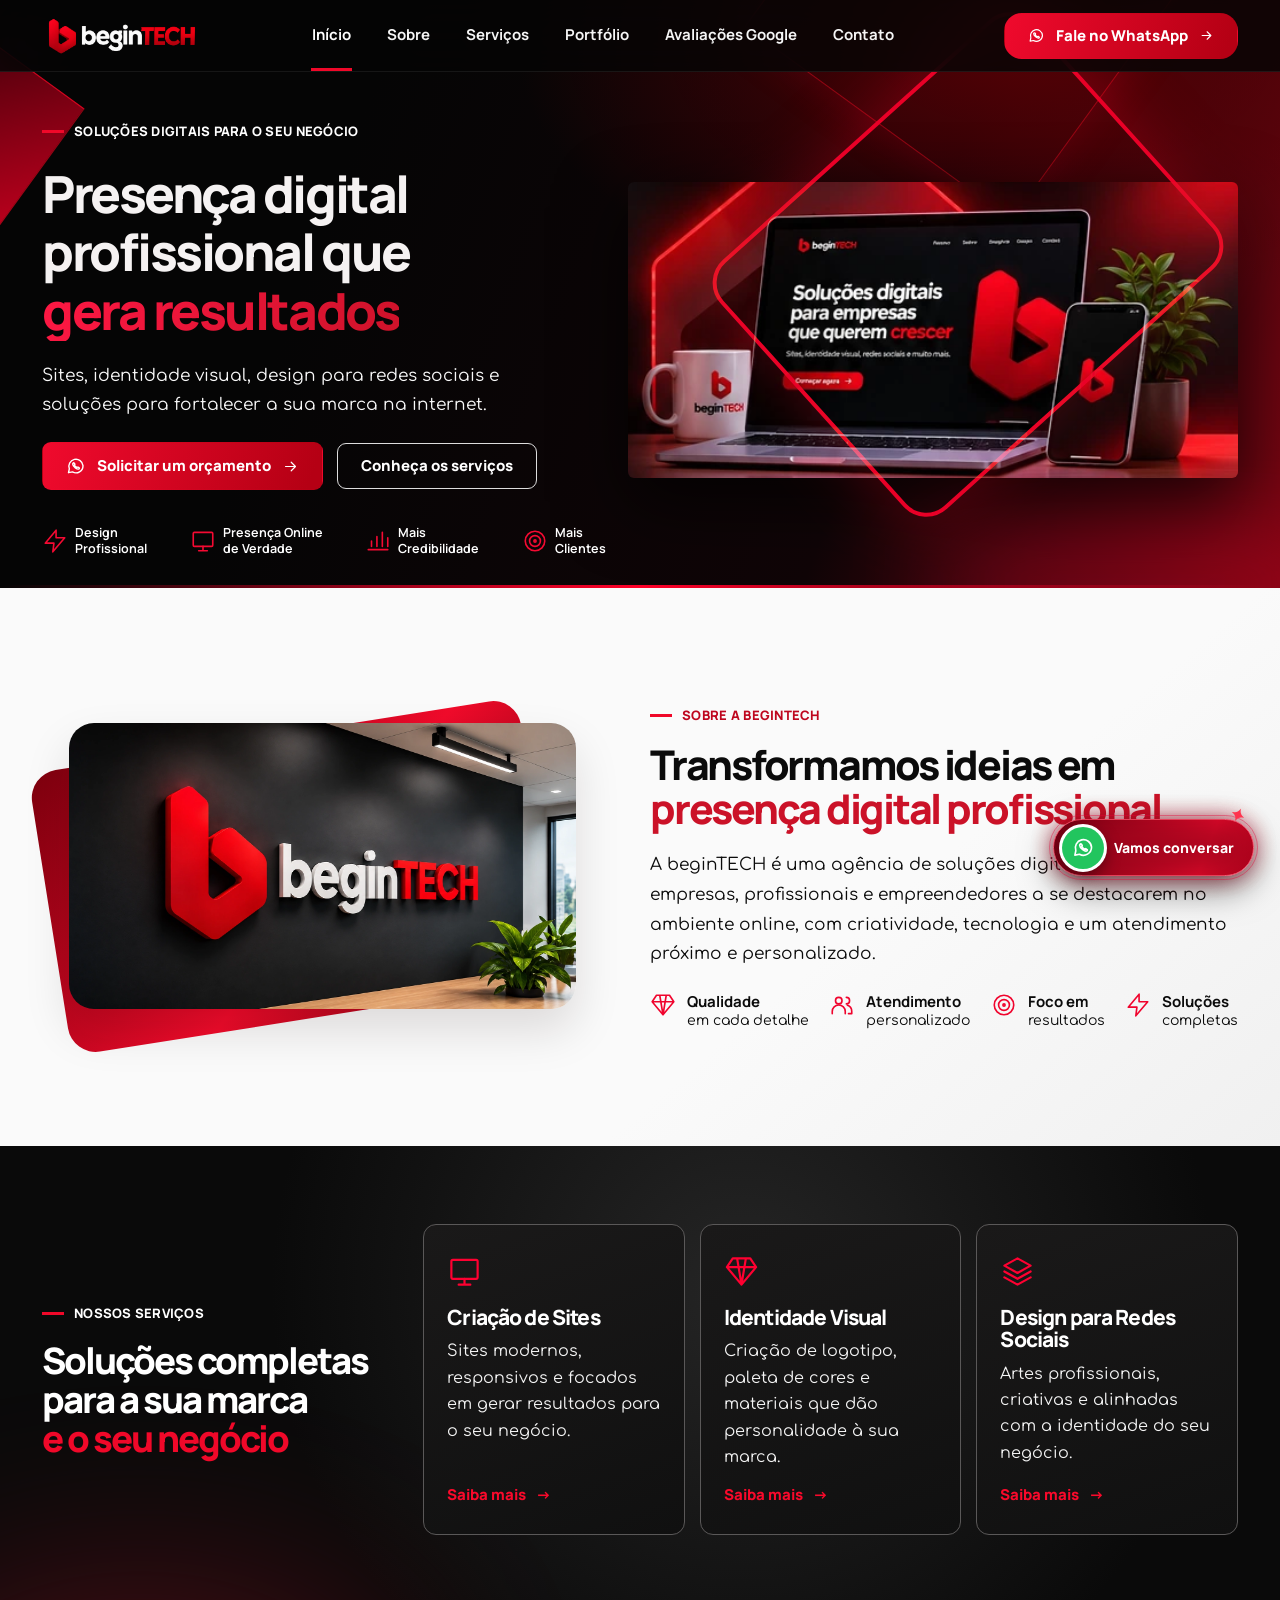
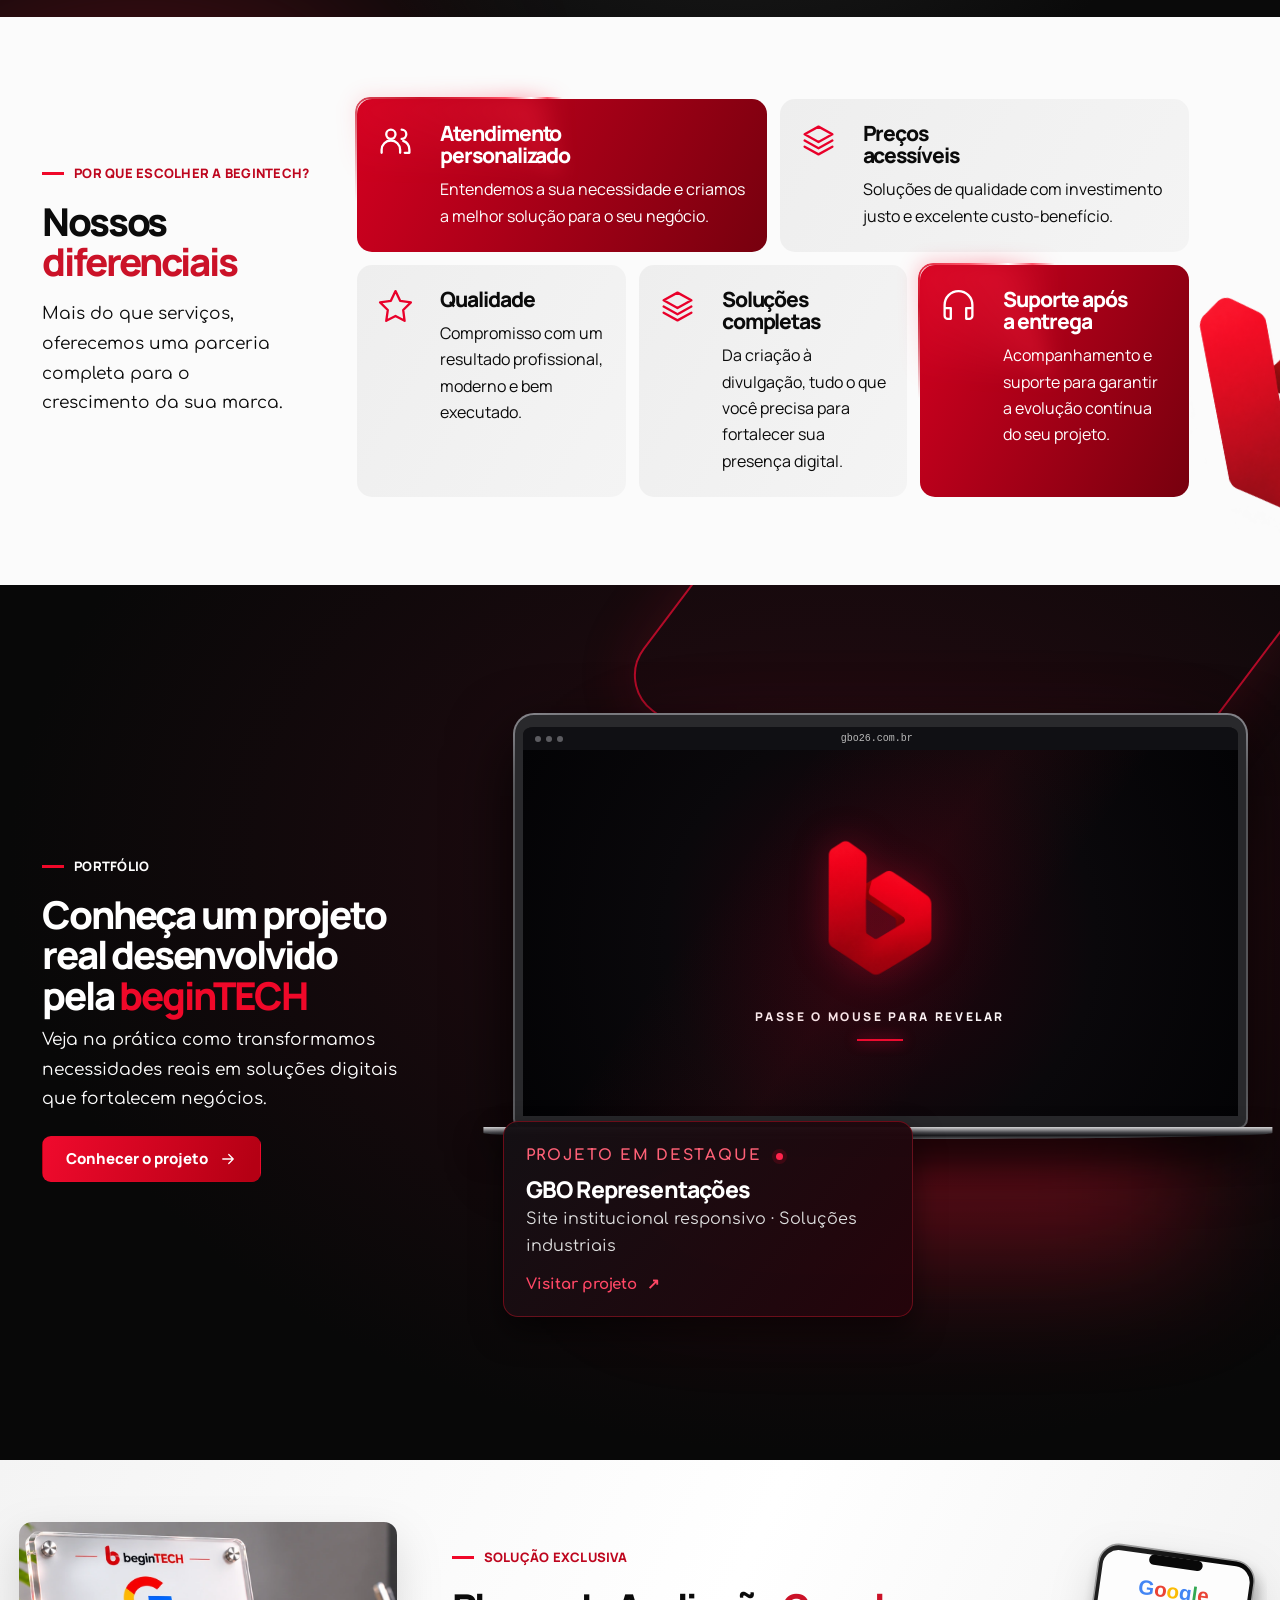
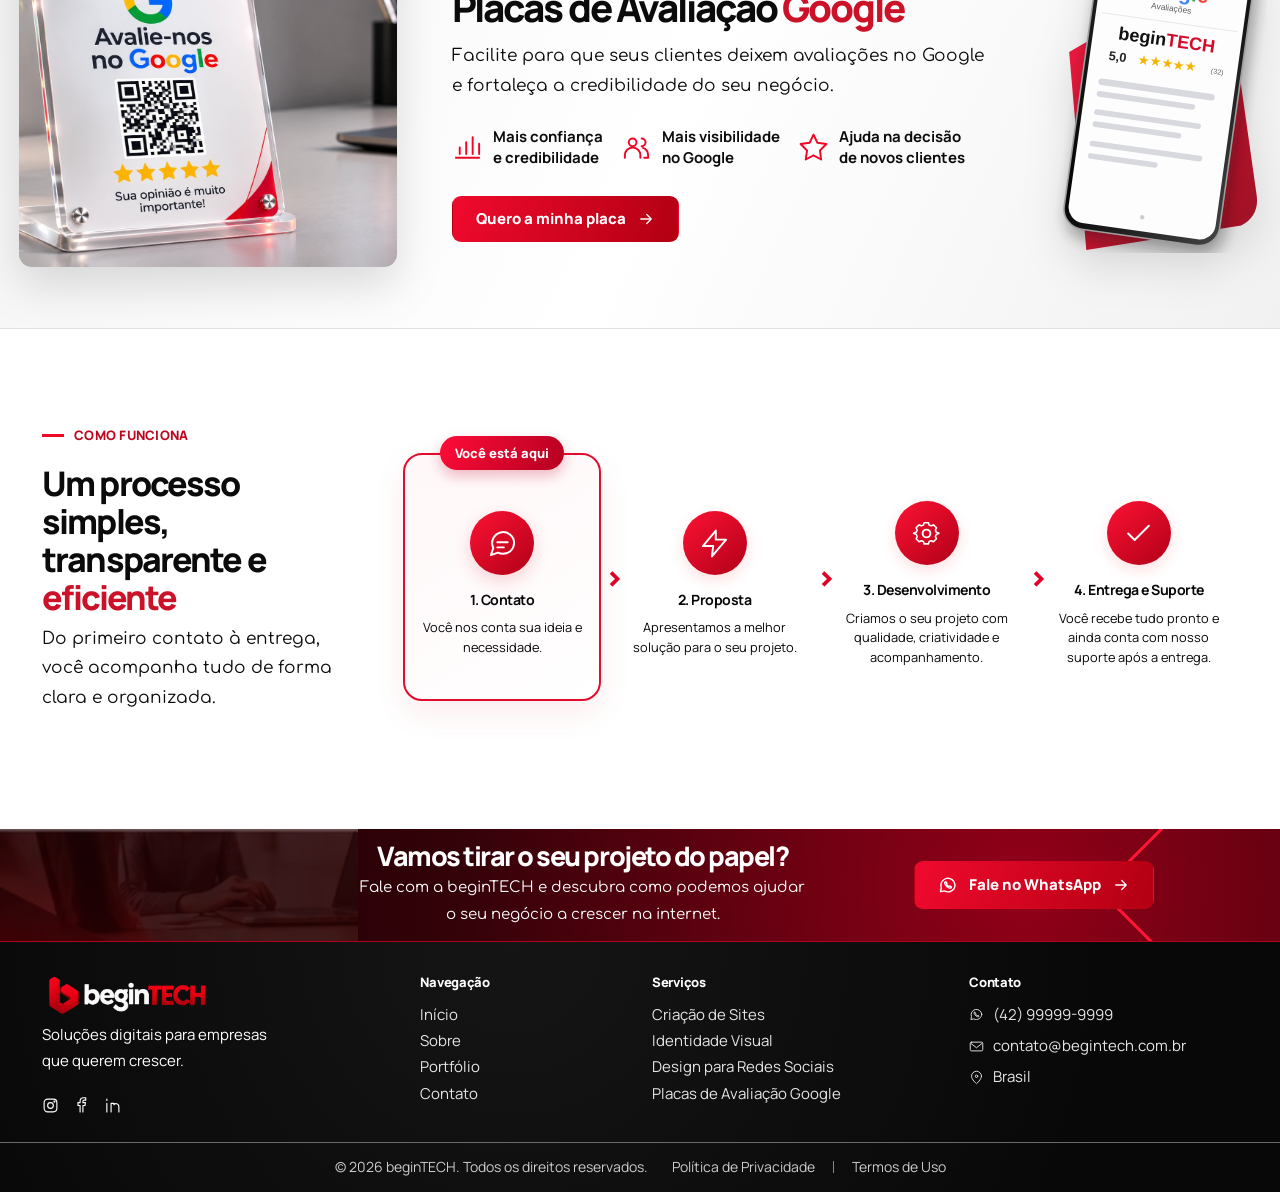
==== index.html @ 3d41fa7d "Versão inicial BeginTech" ====
<!doctype html><html lang="pt-BR"><head><meta charset="utf-8"><title>beginTECH — Início</title><meta name="viewport" content="width=device-width,initial-scale=1"><meta http-equiv="refresh" content="0;url=html/index.html"><link rel="canonical" href="html/index.html"></head><body><p><a href="html/index.html">Entrar no site beginTECH</a></p><script>location.replace('html/index.html')</script></body></html>
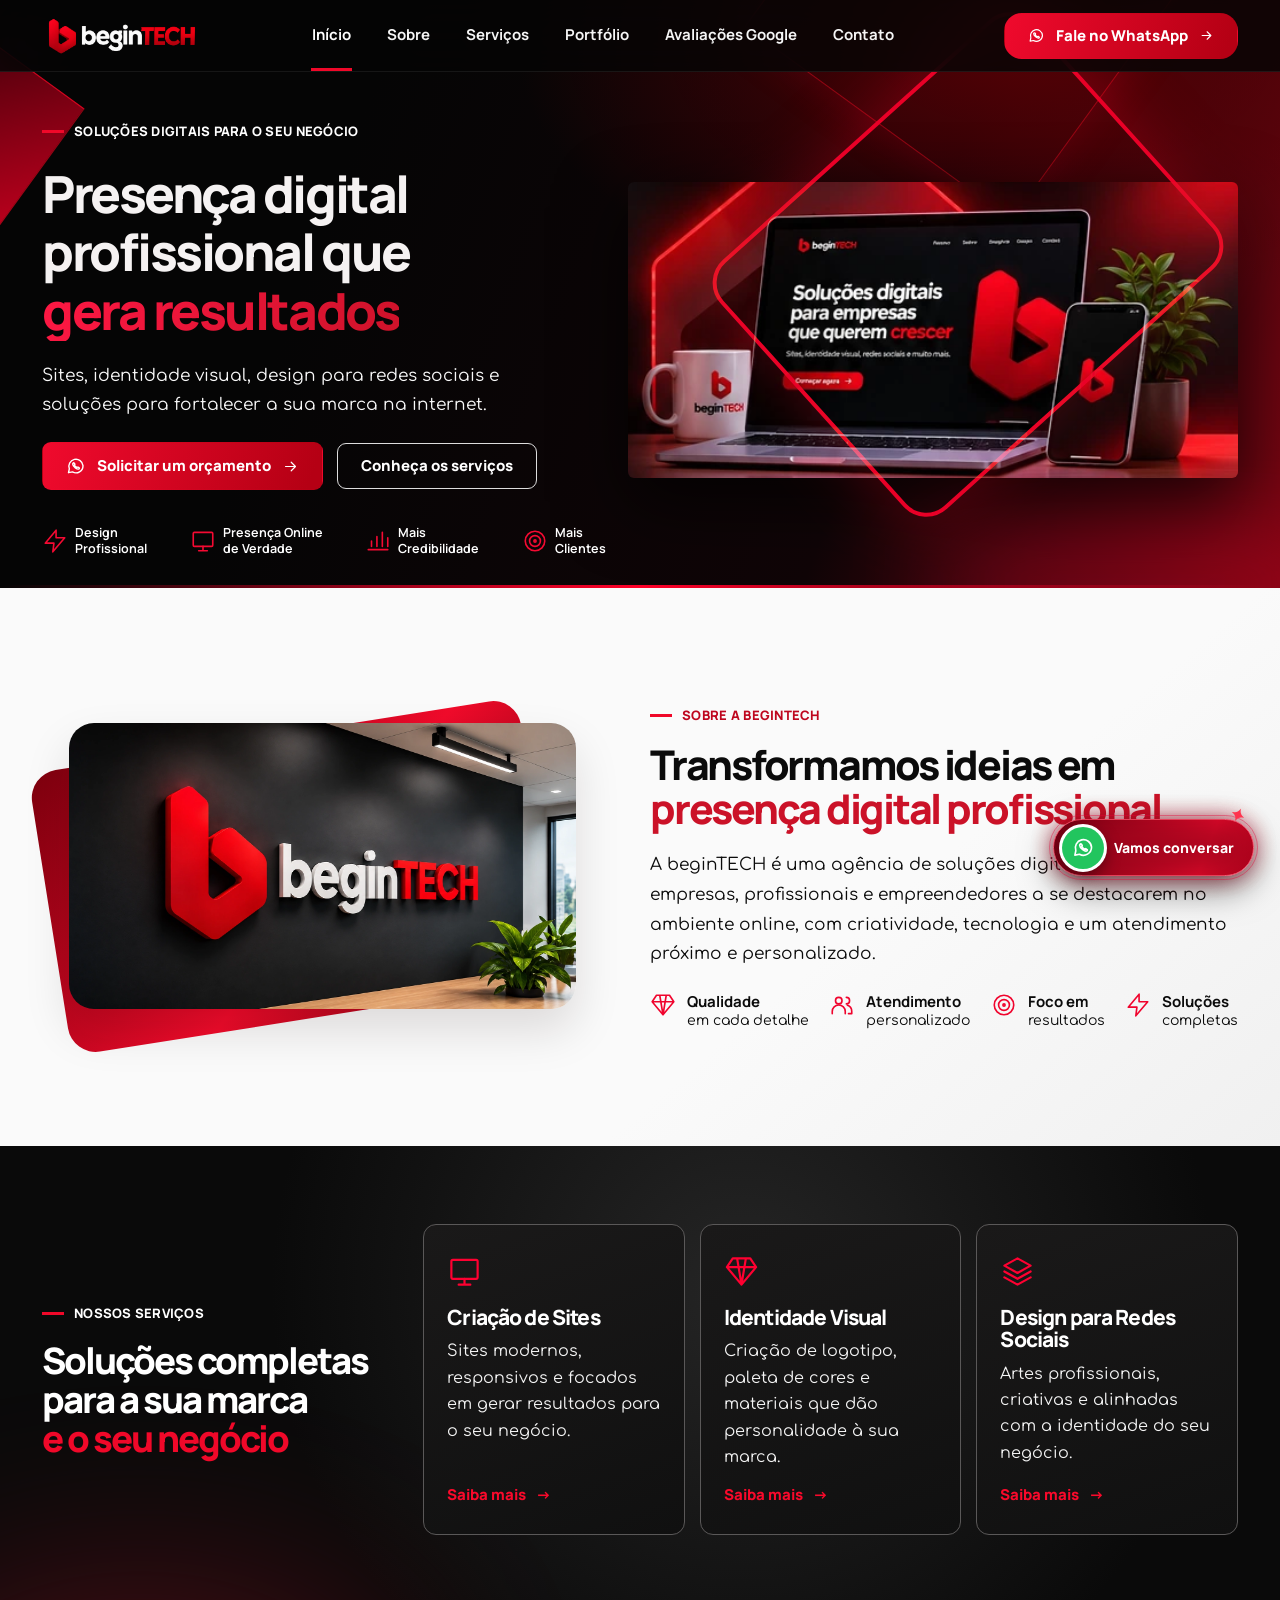
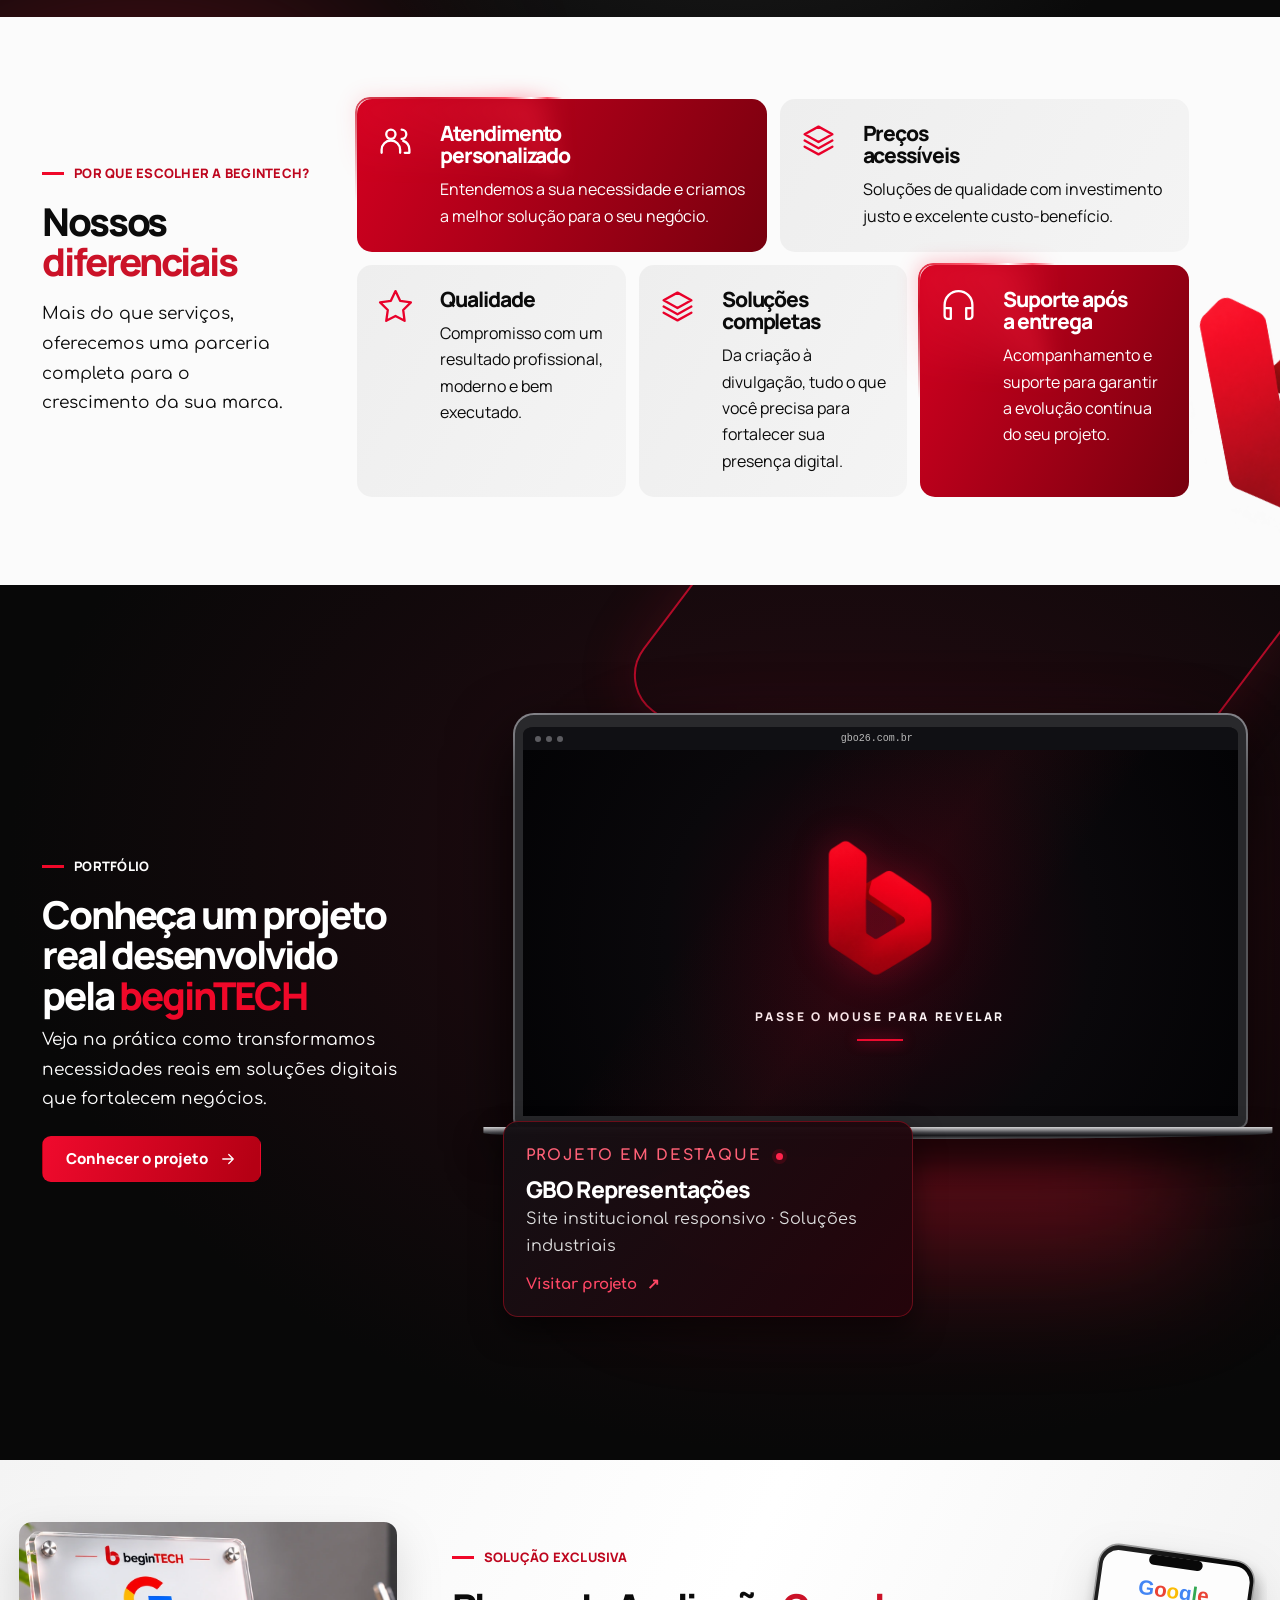
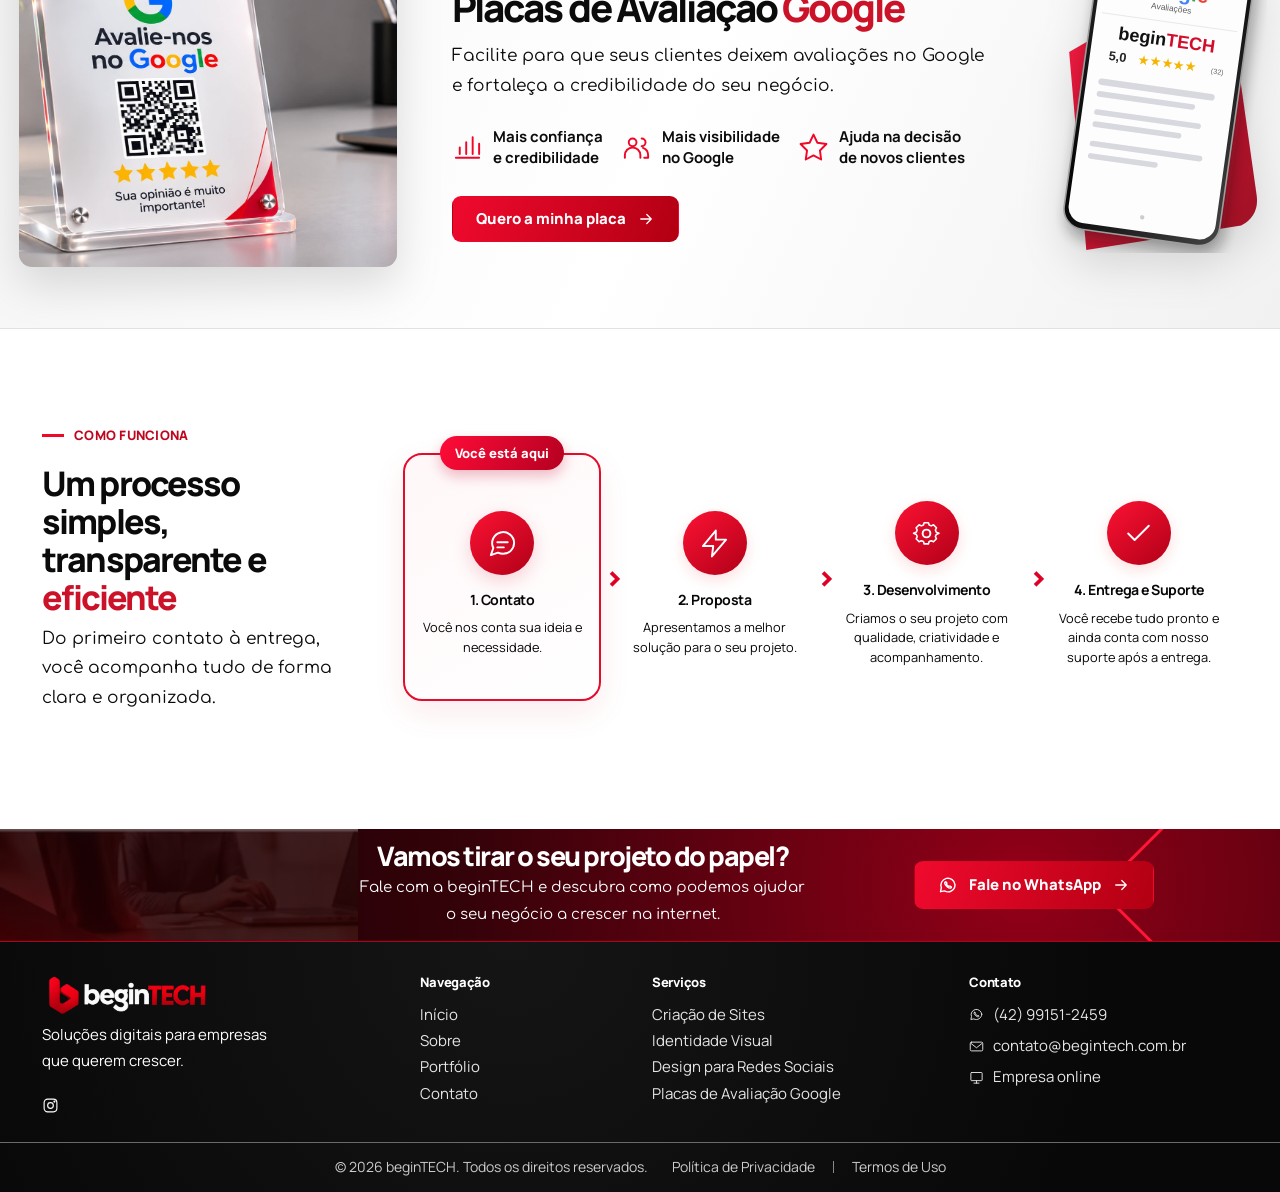
==== commit 9b051319: "CORRIGIDA IDENTAÇÃO; ALTERADO VARIÁVEIS PARA REAIS; ADICIONADO SITEMAP E ARQUIVOS PARA MELHORAR BUSC" ====
--- a/index.html
+++ b/index.html
@@ -1 +1,15 @@
-<!doctype html><html lang="pt-BR"><head><meta charset="utf-8"><title>beginTECH — Início</title><meta name="viewport" content="width=device-width,initial-scale=1"><meta http-equiv="refresh" content="0;url=html/index.html"><link rel="canonical" href="html/index.html"></head><body><p><a href="html/index.html">Entrar no site beginTECH</a></p><script>location.replace('html/index.html')</script></body></html>
+<!doctype html>
+<html lang="pt-BR">
+<head>
+  <meta charset="utf-8">
+  <meta name="viewport" content="width=device-width, initial-scale=1">
+  <meta name="robots" content="noindex,follow">
+  <title>beginTech | Início</title>
+  <link rel="canonical" href="https://begintech.com.br/inicio">
+  <meta http-equiv="refresh" content="0;url=/inicio">
+</head>
+<body>
+  <script>window.location.replace('/inicio');</script>
+  <p><a href="/inicio">Acessar a beginTECH</a></p>
+</body>
+</html>
